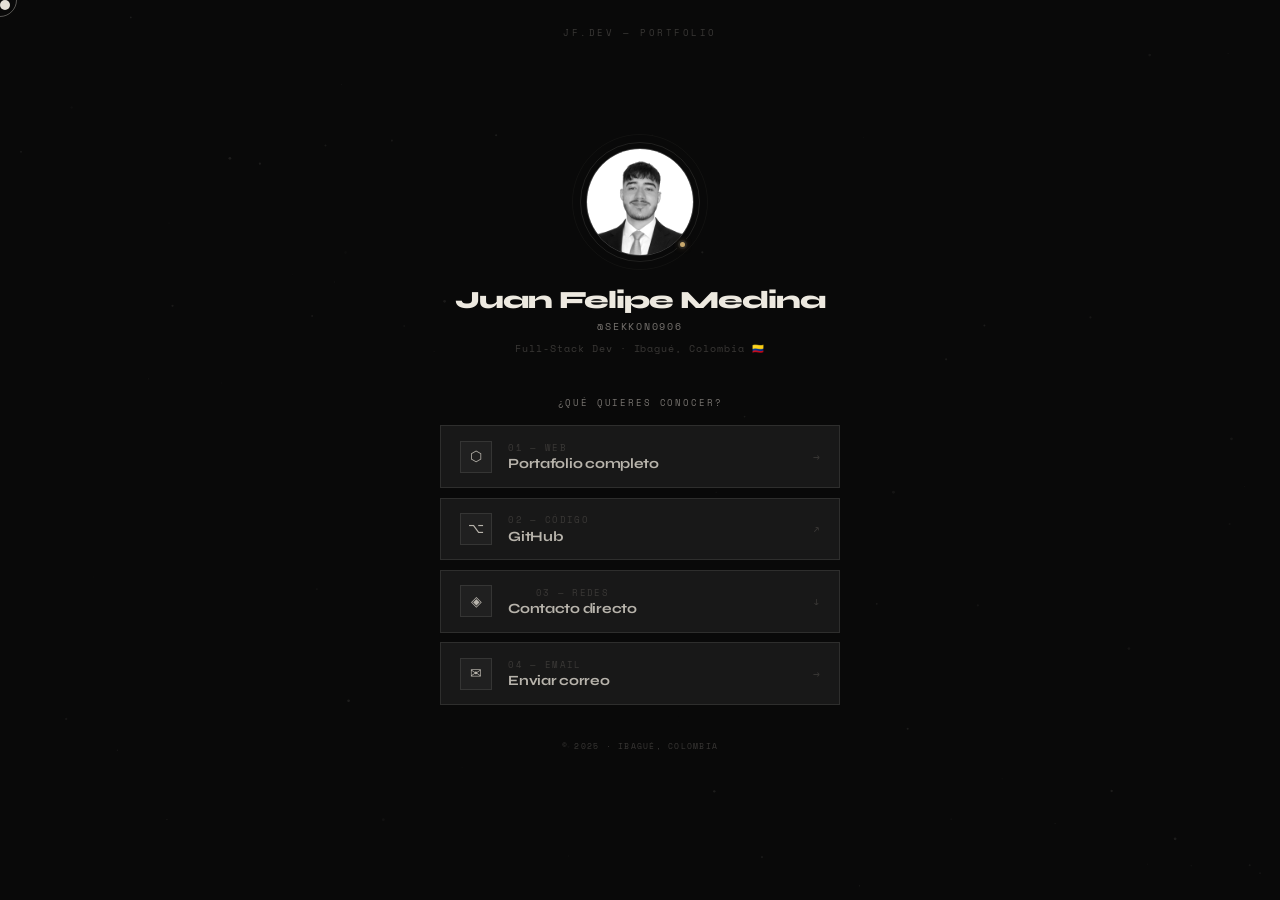
==== index.html @ 95ad7e50 "Corrección de errores y mejoras de consistencia - Corrige número de WhatsApp: 316048061 → wa.me/5731" ====
<!DOCTYPE html>
<html lang="es">
<head>
  <meta charset="UTF-8" />
  <meta name="viewport" content="width=device-width, initial-scale=1.0" />
  <title>Juan Felipe Medina — ¿Qué quieres conocer?</title>
  <link rel="preconnect" href="https://fonts.googleapis.com" />
  <link rel="preconnect" href="https://fonts.gstatic.com" crossorigin />
  <link href="https://fonts.googleapis.com/css2?family=Space+Mono:ital,wght@0,400;0,700;1,400&family=Syne:wght@400;600;700;800&display=swap" rel="stylesheet" />
  <style>
    :root {
      --bg:      #090909;
      --bg2:     #101010;
      --bg3:     #181818;
      --bg4:     #202020;
      --white:   #ede9e0;
      --white2:  #b8b4ac;
      --gray:    #787470;
      --dgray:   #3a3836;
      --border:  rgba(237,233,224,0.10);
      --border2: rgba(237,233,224,0.22);
      --glow:    0 0 36px rgba(237,233,224,0.07);
      --mono:    'Space Mono', monospace;
      --sans:    'Syne', sans-serif;
    }

    *, *::before, *::after { margin: 0; padding: 0; box-sizing: border-box; }
    html, body {
      height: 100%;
      background: var(--bg);
      color: var(--white);
      font-family: var(--sans);
      overflow: hidden;
      cursor: none;
    }

    /* ---- Cursor ---- */
    .cursor {
      width: 10px; height: 10px;
      background: var(--white); border-radius: 50%;
      position: fixed; pointer-events: none; z-index: 9999;
      transition: transform 0.1s;
      mix-blend-mode: difference;
    }
    .cursor-ring {
      width: 34px; height: 34px;
      border: 1px solid rgba(237,233,224,0.35);
      border-radius: 50%;
      position: fixed; pointer-events: none; z-index: 9998;
      transition: all 0.15s ease;
    }

    /* ---- Canvas ---- */
    #canvas {
      position: fixed; inset: 0;
      z-index: 0; opacity: 0.22;
      pointer-events: none;
    }

    /* ---- Layout ---- */
    .page {
      position: relative; z-index: 1;
      min-height: 100vh;
      display: flex;
      flex-direction: column;
      align-items: center;
      justify-content: center;
      padding: 2rem 1.5rem;
    }

    /* ---- Top label ---- */
    .page-label {
      position: fixed;
      top: 1.6rem; left: 50%;
      transform: translateX(-50%);
      font-family: var(--mono);
      font-size: 0.56rem;
      color: var(--dgray);
      letter-spacing: 0.28em;
      text-transform: uppercase;
      z-index: 10;
      opacity: 0;
      animation: fadeIn 0.8s 0.1s forwards;
    }

    /* ---- Card ---- */
    .card {
      width: 100%;
      max-width: 400px;
      display: flex;
      flex-direction: column;
      align-items: center;
    }

    /* Photo */
    .photo-wrap {
      position: relative;
      margin-bottom: 1.8rem;
      opacity: 0;
      animation: fadeUp 0.7s 0.2s forwards;
    }
    .photo-ring-outer {
      position: absolute;
      inset: -14px; border-radius: 50%;
      border: 1px solid rgba(237,233,224,0.04);
      pointer-events: none;
    }
    .photo-ring-inner {
      position: absolute;
      inset: -6px; border-radius: 50%;
      border: 1px solid var(--border);
      pointer-events: none;
    }
    .photo {
      width: 108px; height: 108px;
      object-fit: cover; object-position: top;
      border-radius: 50%;
      display: block;
      filter: grayscale(100%) contrast(1.12);
      border: 1px solid var(--border2);
      transition: filter 0.5s;
    }
    .photo:hover { filter: grayscale(40%) contrast(1.05); }
    .online-dot {
      position: absolute;
      bottom: 5px; right: 5px;
      width: 13px; height: 13px;
      background: var(--bg3);
      border-radius: 50%;
      border: 2px solid var(--bg);
      display: flex; align-items: center; justify-content: center;
    }
    .online-dot::after {
      content: '';
      width: 5px; height: 5px;
      border-radius: 50%;
      background: #c8a96e;
      box-shadow: 0 0 6px rgba(200,169,110,.6);
      animation: pulse 2s infinite;
    }

    /* Identity */
    .name {
      font-size: 1.55rem; font-weight: 800;
      letter-spacing: -0.04em;
      text-align: center;
      margin-bottom: 0.3rem;
      opacity: 0; animation: fadeUp 0.7s 0.32s forwards;
    }
    .handle {
      font-family: var(--mono);
      font-size: 0.6rem; color: var(--gray);
      letter-spacing: 0.18em; text-transform: uppercase;
      text-align: center;
      margin-bottom: 0.45rem;
      opacity: 0; animation: fadeUp 0.7s 0.42s forwards;
    }
    .tagline {
      display: flex; align-items: center; gap: 0.6rem;
      font-family: var(--mono);
      font-size: 0.6rem; color: var(--dgray);
      letter-spacing: 0.1em;
      text-align: center;
      margin-bottom: 2.6rem;
      opacity: 0; animation: fadeUp 0.7s 0.5s forwards;
    }
    .tagline::before, .tagline::after {
      content: ''; flex: 1; height: 1px;
      background: var(--border);
    }

    /* Pregunta */
    .question {
      font-family: var(--mono);
      font-size: 0.58rem; color: var(--gray);
      letter-spacing: 0.2em; text-transform: uppercase;
      text-align: center;
      margin-bottom: 1rem;
      opacity: 0; animation: fadeUp 0.6s 0.56s forwards;
    }

    /* Buttons */
    .buttons {
      width: 100%;
      display: flex;
      flex-direction: column;
      gap: 0.6rem;
    }

    .btn-card {
      width: 100%;
      display: flex; align-items: center; gap: 1rem;
      padding: 0.9rem 1.2rem;
      background: var(--bg3);
      border: 1px solid var(--border);
      color: var(--white2);
      text-decoration: none;
      cursor: none;
      transition: all 0.28s;
      position: relative; overflow: hidden;
      opacity: 0;
    }
    .btn-card:nth-child(1) { animation: fadeUp 0.6s 0.62s forwards; }
    .btn-card:nth-child(2) { animation: fadeUp 0.6s 0.71s forwards; }
    .btn-card:nth-child(3) { animation: fadeUp 0.6s 0.80s forwards; }
    .btn-card:nth-child(4) { animation: fadeUp 0.6s 0.89s forwards; }

    .btn-card::before {
      content: '';
      position: absolute; left: 0; top: 0; bottom: 0;
      width: 2px; background: #c8a96e;
      transform: scaleY(0); transform-origin: bottom;
      transition: transform 0.3s;
    }
    .btn-card:hover::before { transform: scaleY(1); }
    .btn-card:hover {
      border-color: rgba(200,169,110,0.28);
      color: var(--white);
      box-shadow: 0 0 28px rgba(200,169,110,0.10);
      transform: translateX(4px);
    }

    .btn-icon {
      width: 32px; height: 32px;
      background: var(--bg4);
      border: 1px solid var(--border);
      display: flex; align-items: center; justify-content: center;
      font-size: 0.88rem; flex-shrink: 0;
      transition: border-color 0.28s;
    }
    .btn-card:hover .btn-icon { border-color: var(--border2); }

    .btn-text { display: flex; flex-direction: column; gap: 0.08rem; }
    .btn-sub {
      font-family: var(--mono);
      font-size: 0.56rem; color: var(--dgray);
      letter-spacing: 0.15em; text-transform: uppercase;
    }
    .btn-label { font-size: 0.88rem; font-weight: 700; letter-spacing: -0.02em; }

    .btn-arrow {
      margin-left: auto;
      font-family: var(--mono);
      font-size: 0.7rem; color: var(--dgray);
      transition: color 0.28s, transform 0.28s;
    }
    .btn-card:hover .btn-arrow { color: var(--white2); transform: translateX(3px); }

    /* Sig */
    .sig {
      margin-top: 2.2rem;
      font-family: var(--mono);
      font-size: 0.52rem; color: var(--dgray);
      letter-spacing: 0.15em; text-transform: uppercase;
      opacity: 0; animation: fadeIn 1s 1s forwards;
    }

    /* Modal contacto */
    .modal-overlay {
      position: fixed; inset: 0;
      background: rgba(9,9,9,0.9);
      backdrop-filter: blur(14px);
      z-index: 200;
      display: flex;
      align-items: flex-end;
      justify-content: center;
      padding: 0 1rem 1.5rem;
      opacity: 0; pointer-events: none;
      transition: opacity 0.32s;
    }
    .modal-overlay.open { opacity: 1; pointer-events: all; }

    .modal-panel {
      width: 100%; max-width: 400px;
      background: var(--bg2);
      border: 1px solid var(--border2);
      padding: 1.8rem 1.4rem 1.4rem;
      transform: translateY(36px);
      transition: transform 0.36s cubic-bezier(0.4,0,0.2,1);
      clip-path: polygon(0 0,calc(100% - 12px) 0,100% 12px,100% 100%,12px 100%,0 calc(100% - 12px));
    }
    .modal-overlay.open .modal-panel { transform: translateY(0); }

    .modal-header {
      display: flex; align-items: center; justify-content: space-between;
      margin-bottom: 1.3rem;
    }
    .modal-title {
      font-family: var(--mono); font-size: 0.6rem;
      color: var(--gray); letter-spacing: 0.2em; text-transform: uppercase;
    }
    .modal-close {
      background: none; border: 1px solid var(--border);
      color: var(--gray);
      width: 28px; height: 28px;
      display: flex; align-items: center; justify-content: center;
      font-size: 1rem; cursor: none;
      transition: all 0.2s;
    }
    .modal-close:hover { border-color: var(--border2); color: var(--white); }

    .modal-links { display: flex; flex-direction: column; gap: 0.55rem; }

    .modal-link {
      display: flex; align-items: center; gap: 0.85rem;
      padding: 0.7rem 0.95rem;
      background: var(--bg3); border: 1px solid var(--border);
      text-decoration: none; cursor: none;
      transition: all 0.25s;
    }
    .modal-link:hover {
      border-color: rgba(200,169,110,0.28);
      transform: translateX(4px);
      box-shadow: 0 0 24px rgba(200,169,110,0.10);
    }
    .modal-icon {
      width: 28px; height: 28px;
      background: var(--bg4); border: 1px solid var(--border);
      display: flex; align-items: center; justify-content: center;
      font-size: 0.78rem; flex-shrink: 0;
    }
    .modal-info { display: flex; flex-direction: column; gap: 0.06rem; }
    .modal-platform {
      font-family: var(--mono); font-size: 0.52rem;
      color: var(--dgray); letter-spacing: 0.15em; text-transform: uppercase;
    }
    .modal-handle { font-size: 0.82rem; color: var(--white2); }
    .modal-link:hover .modal-handle { color: var(--white); }
    .modal-arrow {
      margin-left: auto;
      font-family: var(--mono); font-size: 0.62rem; color: var(--dgray);
      transition: all 0.25s;
    }
    .modal-link:hover .modal-arrow { color: var(--white2); transform: translateX(3px); }

    /* Animations */
    @keyframes fadeUp {
      from { opacity: 0; transform: translateY(24px); }
      to   { opacity: 1; transform: translateY(0); }
    }
    @keyframes fadeIn {
      from { opacity: 0; } to { opacity: 1; }
    }
    @keyframes pulse {
      0%, 100% { opacity: 1; } 50% { opacity: 0.3; }
    }

    /* Mobile */
    @media (max-width: 480px) {
      .name { font-size: 1.3rem; }
      .page { padding: 4rem 1.2rem 2rem; }
    }
  </style>
</head>
<body>
  <div class="cursor" id="cursor"></div>
  <div class="cursor-ring" id="cursorRing"></div>
  <canvas id="canvas"></canvas>

  <!-- Modal de redes -->
  <div class="modal-overlay" id="modalRedes">
    <div class="modal-panel">
      <div class="modal-header">
        <span class="modal-title">03 — Contacto directo</span>
        <button class="modal-close" id="modalClose">×</button>
      </div>
      <div class="modal-links">
        <a href="https://instagram.com/felipe_medina_9" target="_blank" class="modal-link">
          <div class="modal-icon">◈</div>
          <div class="modal-info">
            <span class="modal-platform">Instagram</span>
            <span class="modal-handle">@felipe_medina_9</span>
          </div>
          <span class="modal-arrow">↗</span>
        </a>
        <a href="https://facebook.com/juanpimedina916539" target="_blank" class="modal-link">
          <div class="modal-icon">ƒ</div>
          <div class="modal-info">
            <span class="modal-platform">Facebook</span>
            <span class="modal-handle">juanpimedina916539</span>
          </div>
          <span class="modal-arrow">↗</span>
        </a>
        
        <a href="https://wa.me/573160480641" target="_blank" class="modal-link">
          <div class="modal-icon">◎</div>
          <div class="modal-info">
            <span class="modal-platform">WhatsApp</span>
            <span class="modal-handle">+57 316 048 0641</span>
          </div>
          <span class="modal-arrow">↗</span>
        </a>
        <a href="https://t.me/juanf0906" target="_blank" class="modal-link">
          <div class="modal-icon">▷</div>
          <div class="modal-info">
            <span class="modal-platform">Telegram</span>
            <span class="modal-handle">@juanf0906</span>
          </div>
          <span class="modal-arrow">↗</span>
        </a>
      </div>
    </div>
  </div>

  <!-- Etiqueta superior -->
  <span class="page-label">JF.dev — Portfolio</span>

  <main class="page">
    <div class="card">

      <!-- Foto -->
      <div class="photo-wrap">
        <div class="photo-ring-outer"></div>
        <div class="photo-ring-inner"></div>
        <img src="assets/fotoCV.jpg" alt="Juan Felipe Medina O." class="photo" />
        <div class="online-dot"></div>
      </div>

      <!-- Identidad -->
      <h1 class="name">Juan Felipe Medina</h1>
      <p class="handle">@Sekkon0906</p>
      <p class="tagline">Full-Stack Dev · Ibagué, Colombia 🇨🇴</p>

      <!-- Pregunta -->
      <p class="question">¿Qué quieres conocer?</p>

      <!-- Botones -->
      <div class="buttons">

        <!-- 01 — Portfolio -->
        <a href="home.html" class="btn-card">
          <div class="btn-icon">⬡</div>
          <div class="btn-text">
            <span class="btn-sub">01 — Web</span>
            <span class="btn-label">Portafolio completo</span>
          </div>
          <span class="btn-arrow">→</span>
        </a>

        <!-- 02 — GitHub -->
        <a href="https://github.com/Sekkon0906" target="_blank" class="btn-card">
          <div class="btn-icon">⌥</div>
          <div class="btn-text">
            <span class="btn-sub">02 — Código</span>
            <span class="btn-label">GitHub</span>
          </div>
          <span class="btn-arrow">↗</span>
        </a>

        <!-- 03 — Redes (abre modal) -->
        <button class="btn-card" id="openModal" style="font-family:inherit; background:var(--bg3);">
          <div class="btn-icon">◈</div>
          <div class="btn-text">
            <span class="btn-sub">03 — Redes</span>
            <span class="btn-label">Contacto directo</span>
          </div>
          <span class="btn-arrow">↓</span>
        </button>

        <!-- 04 — Mail -->
        <a href="mailto:Juan.Medina@estudiantesunibague.edu.co" class="btn-card">
          <div class="btn-icon">✉</div>
          <div class="btn-text">
            <span class="btn-sub">04 — Email</span>
            <span class="btn-label">Enviar correo</span>
          </div>
          <span class="btn-arrow">→</span>
        </a>

      </div>

      <p class="sig">© 2025 · Ibagué, Colombia</p>
    </div>
  </main>

  <script>
    /* Cursor */
    const cursor = document.getElementById('cursor');
    const ring   = document.getElementById('cursorRing');
    let mx=0,my=0,rx=0,ry=0;
    document.addEventListener('mousemove', e => {
      mx=e.clientX; my=e.clientY;
      cursor.style.left=(mx-5)+'px'; cursor.style.top=(my-5)+'px';
    });
    (function rl(){ rx+=(mx-rx-17)*.14; ry+=(my-ry-17)*.14;
      ring.style.left=rx+'px'; ring.style.top=ry+'px';
      requestAnimationFrame(rl); })();
    document.querySelectorAll('a,button').forEach(el=>{
      el.addEventListener('mouseenter',()=>{ cursor.style.transform='scale(2.4)'; ring.style.transform='scale(1.5)'; ring.style.borderColor='rgba(237,233,224,.6)'; });
      el.addEventListener('mouseleave',()=>{ cursor.style.transform='scale(1)'; ring.style.transform='scale(1)'; ring.style.borderColor='rgba(237,233,224,.35)'; });
    });

    /* Canvas partículas */
    const cv=document.getElementById('canvas');
    const ctx=cv.getContext('2d');
    let W,H,dots=[];
    function resize(){ W=cv.width=window.innerWidth; H=cv.height=window.innerHeight; }
    resize(); window.addEventListener('resize',resize);
    class Dot{ constructor(){ this.init(); }
      init(){ this.x=Math.random()*W; this.y=Math.random()*H;
        this.vx=(Math.random()-.5)*.3; this.vy=(Math.random()-.5)*.3;
        this.r=Math.random()*1.1+.4; this.a=Math.random()*.45+.1; }
      update(){ this.x+=this.vx; this.y+=this.vy;
        if(this.x<0||this.x>W||this.y<0||this.y>H) this.init(); }
      draw(){ ctx.beginPath(); ctx.arc(this.x,this.y,this.r,0,Math.PI*2);
        ctx.fillStyle=`rgba(190,186,178,${this.a})`; ctx.fill(); }
    }
    for(let i=0;i<70;i++) dots.push(new Dot());
    (function loop(){ ctx.clearRect(0,0,W,H);
      for(let i=0;i<dots.length;i++){ dots[i].update(); dots[i].draw();
        for(let j=i+1;j<dots.length;j++){
          const dx=dots[i].x-dots[j].x, dy=dots[i].y-dots[j].y, d=Math.hypot(dx,dy);
          if(d<100){ ctx.beginPath(); ctx.strokeStyle=`rgba(190,186,178,${.05*(1-d/100)})`;
            ctx.lineWidth=.5; ctx.moveTo(dots[i].x,dots[i].y); ctx.lineTo(dots[j].x,dots[j].y); ctx.stroke(); }
        }
      } requestAnimationFrame(loop); })();

    /* Modal */
    const modal   = document.getElementById('modalRedes');
    const openBtn = document.getElementById('openModal');
    const closeBtn= document.getElementById('modalClose');
    openBtn.addEventListener('click', () => modal.classList.add('open'));
    closeBtn.addEventListener('click', () => modal.classList.remove('open'));
    modal.addEventListener('click', e => { if(e.target===modal) modal.classList.remove('open'); });
    document.addEventListener('keydown', e => { if(e.key==='Escape') modal.classList.remove('open'); });
  </script>
</body>
</html>
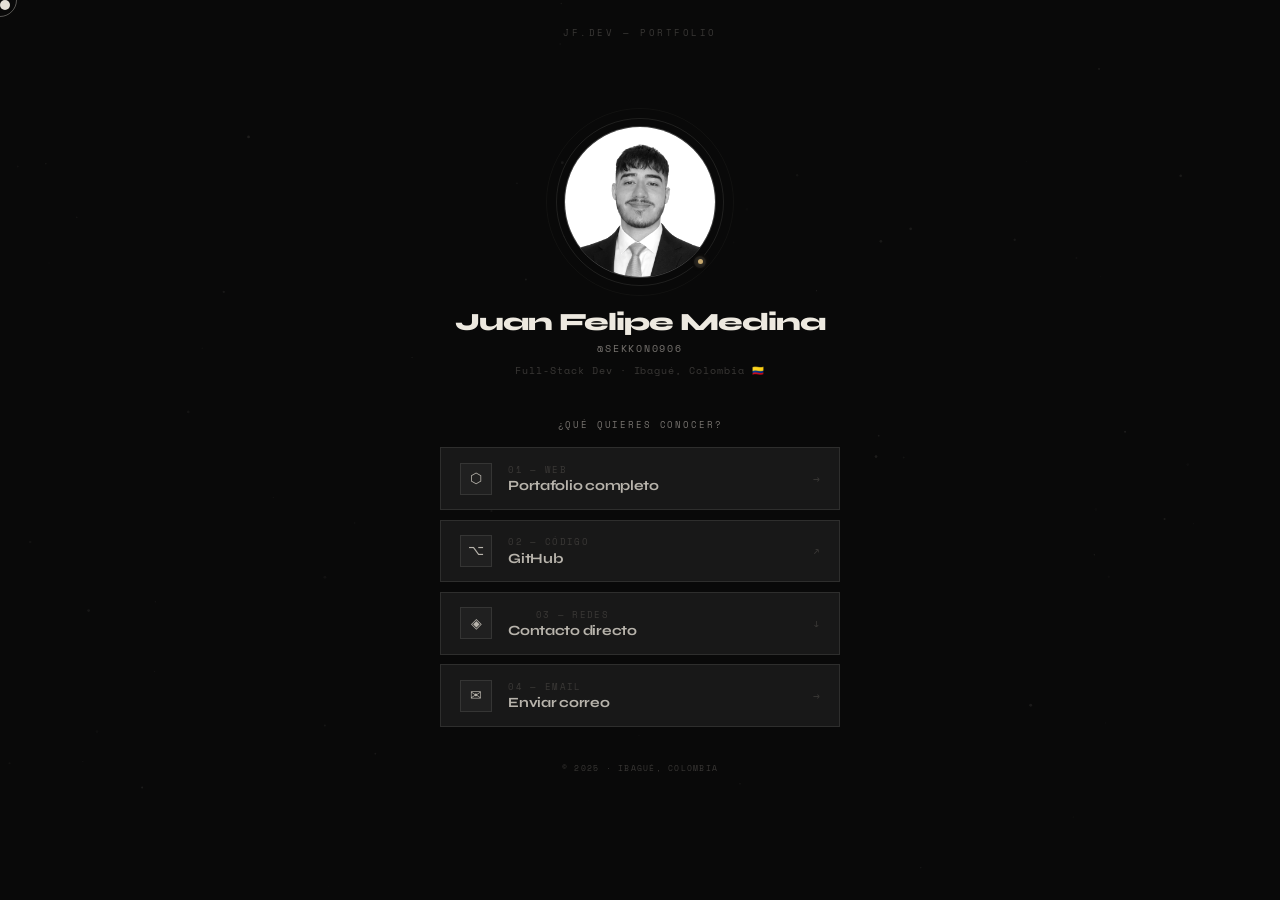
==== commit 8ffa7fe4: "Agrega GESTEK + preview screenshots + foto más grande en landing - index.html: foto de landing 108px" ====
--- a/index.html
+++ b/index.html
@@ -92,7 +92,6 @@
       align-items: center;
     }
 
-    /* Photo */
     .photo-wrap {
       position: relative;
       margin-bottom: 1.8rem;
@@ -101,18 +100,18 @@
     }
     .photo-ring-outer {
       position: absolute;
-      inset: -14px; border-radius: 50%;
+      inset: -18px; border-radius: 50%;
       border: 1px solid rgba(237,233,224,0.04);
       pointer-events: none;
     }
     .photo-ring-inner {
       position: absolute;
-      inset: -6px; border-radius: 50%;
+      inset: -8px; border-radius: 50%;
       border: 1px solid var(--border);
       pointer-events: none;
     }
     .photo {
-      width: 108px; height: 108px;
+      width: 152px; height: 152px;
       object-fit: cover; object-position: top;
       border-radius: 50%;
       display: block;
@@ -123,8 +122,8 @@
     .photo:hover { filter: grayscale(40%) contrast(1.05); }
     .online-dot {
       position: absolute;
-      bottom: 5px; right: 5px;
-      width: 13px; height: 13px;
+      bottom: 8px; right: 8px;
+      width: 16px; height: 16px;
       background: var(--bg3);
       border-radius: 50%;
       border: 2px solid var(--bg);
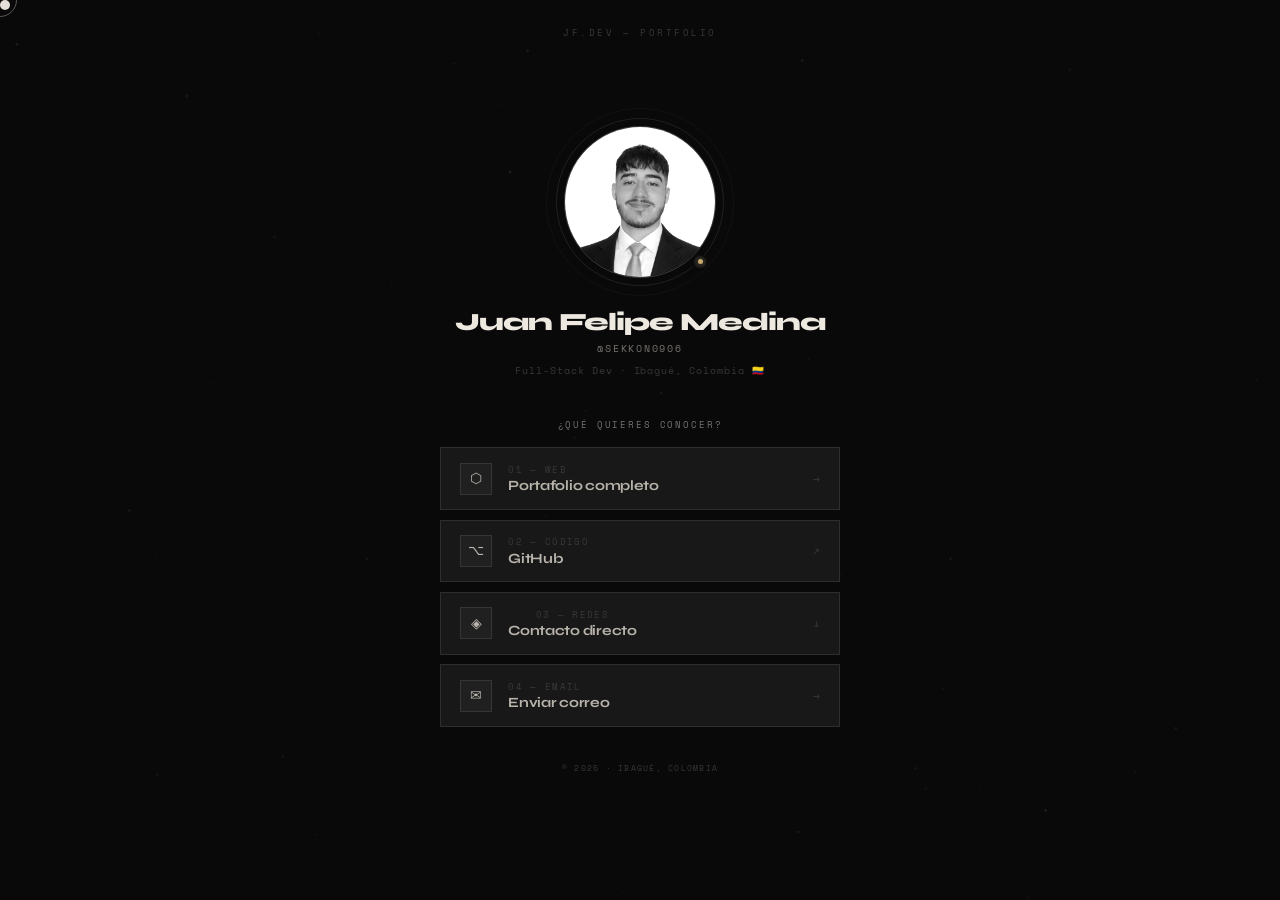
==== commit 2558f6e4: "Add portfolio URL, React tags, project durations, and bilingual CV update - Added portafoliojmo.verc" ====
--- a/index.html
+++ b/index.html
@@ -427,7 +427,7 @@
       <div class="buttons">
 
         <!-- 01 — Portfolio -->
-        <a href="home.html" class="btn-card">
+        <a href="https://portafoliojmo.vercel.app/" target="_blank" class="btn-card">
           <div class="btn-icon">⬡</div>
           <div class="btn-text">
             <span class="btn-sub">01 — Web</span>
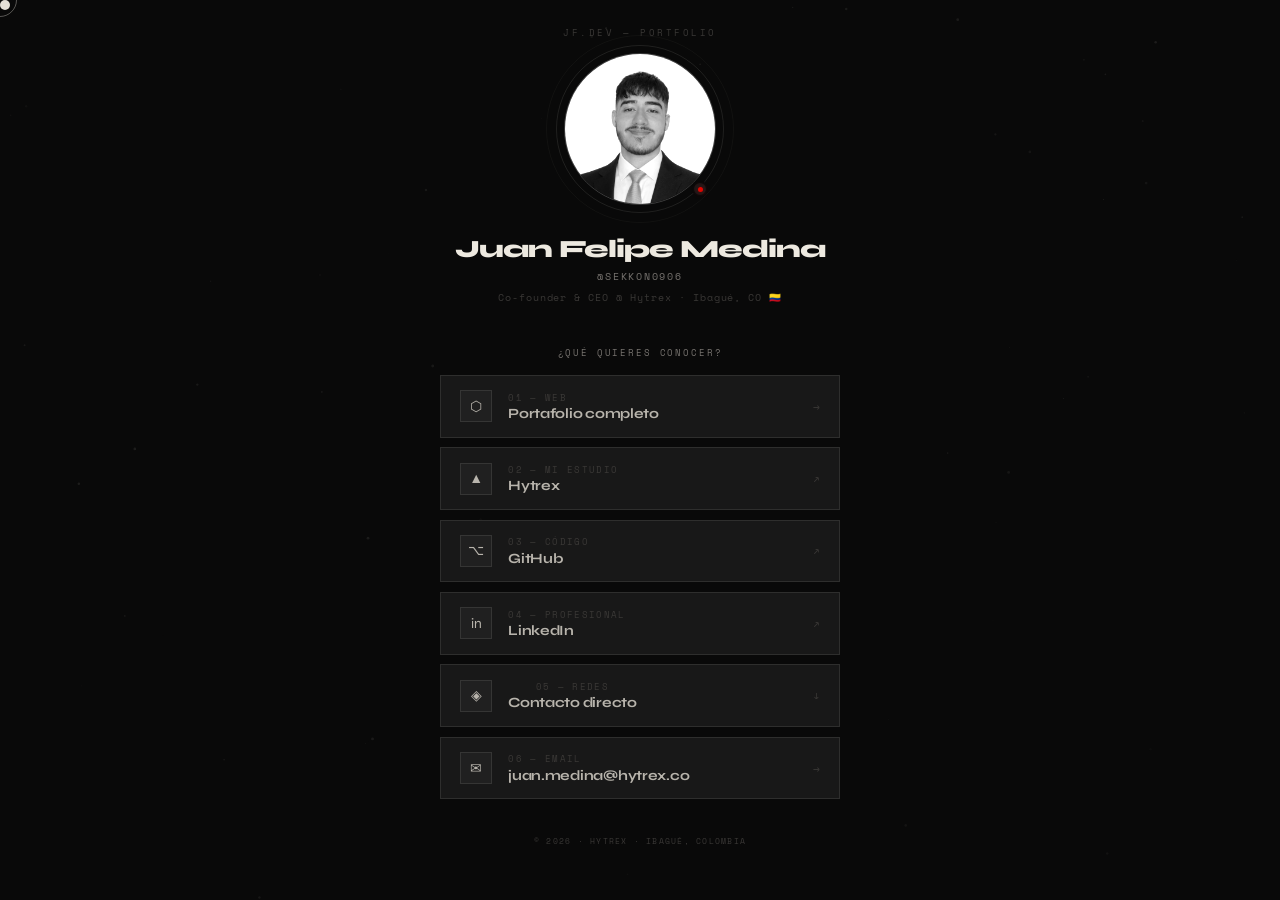
==== commit b8da0934: "Actualiza el portafolio completo con Hytrex y los deploys en producción El portafolio estaba congela" ====
--- a/index.html
+++ b/index.html
@@ -3,7 +3,9 @@
 <head>
   <meta charset="UTF-8" />
   <meta name="viewport" content="width=device-width, initial-scale=1.0" />
+  <link rel="icon" href="data:image/svg+xml,%3Csvg xmlns='http://www.w3.org/2000/svg' viewBox='0 0 32 32'%3E%3Crect width='32' height='32' fill='%23090909'/%3E%3Cpath d='M6 7h5v13a5 5 0 0 1-5 5v-4a1 1 0 0 0 1-1z' fill='%23ede9e0'/%3E%3Crect x='14' y='7' width='12' height='4' fill='%23E10600'/%3E%3Crect x='14' y='14' width='9' height='4' fill='%23E10600'/%3E%3C/svg%3E" />
   <title>Juan Felipe Medina — ¿Qué quieres conocer?</title>
+  <meta name="description" content="Juan Felipe Medina — desarrollador full-stack y cofundador de Hytrex. Portafolio, proyectos en producción y contacto." />
   <link rel="preconnect" href="https://fonts.googleapis.com" />
   <link rel="preconnect" href="https://fonts.gstatic.com" crossorigin />
   <link href="https://fonts.googleapis.com/css2?family=Space+Mono:ital,wght@0,400;0,700;1,400&family=Syne:wght@400;600;700;800&display=swap" rel="stylesheet" />
@@ -26,13 +28,29 @@
 
     *, *::before, *::after { margin: 0; padding: 0; box-sizing: border-box; }
     html, body {
-      height: 100%;
+      min-height: 100%;
       background: var(--bg);
       color: var(--white);
       font-family: var(--sans);
-      overflow: hidden;
+      overflow-x: hidden;
+      overflow-y: auto;
       cursor: none;
     }
+
+    /* Cursor personalizado sólo con puntero real */
+    @media (hover: none), (pointer: coarse) {
+      html, body, a, button { cursor: auto !important; }
+      .cursor, .cursor-ring { display: none !important; }
+    }
+    @media (prefers-reduced-motion: reduce) {
+      *, *::before, *::after {
+        animation-duration: .01ms !important;
+        animation-iteration-count: 1 !important;
+        transition-duration: .01ms !important;
+      }
+      .btn-card, .photo-wrap, .name, .handle, .tagline, .question, .sig, .page-label { opacity: 1 !important; }
+    }
+    a:focus-visible, button:focus-visible { outline: 2px solid #ff3b32; outline-offset: 3px; }
 
     /* ---- Cursor ---- */
     .cursor {
@@ -133,8 +151,8 @@
       content: '';
       width: 5px; height: 5px;
       border-radius: 50%;
-      background: #c8a96e;
-      box-shadow: 0 0 6px rgba(200,169,110,.6);
+      background: #E10600;
+      box-shadow: 0 0 6px rgba(225,6,0,.6);
       animation: pulse 2s infinite;
     }
 
@@ -203,19 +221,21 @@
     .btn-card:nth-child(2) { animation: fadeUp 0.6s 0.71s forwards; }
     .btn-card:nth-child(3) { animation: fadeUp 0.6s 0.80s forwards; }
     .btn-card:nth-child(4) { animation: fadeUp 0.6s 0.89s forwards; }
+    .btn-card:nth-child(5) { animation: fadeUp 0.6s 0.98s forwards; }
+    .btn-card:nth-child(6) { animation: fadeUp 0.6s 1.07s forwards; }
 
     .btn-card::before {
       content: '';
       position: absolute; left: 0; top: 0; bottom: 0;
-      width: 2px; background: #c8a96e;
+      width: 2px; background: #E10600;
       transform: scaleY(0); transform-origin: bottom;
       transition: transform 0.3s;
     }
     .btn-card:hover::before { transform: scaleY(1); }
     .btn-card:hover {
-      border-color: rgba(200,169,110,0.28);
+      border-color: rgba(225,6,0,0.28);
       color: var(--white);
-      box-shadow: 0 0 28px rgba(200,169,110,0.10);
+      box-shadow: 0 0 28px rgba(225,6,0,0.10);
       transform: translateX(4px);
     }
 
@@ -308,9 +328,9 @@
       transition: all 0.25s;
     }
     .modal-link:hover {
-      border-color: rgba(200,169,110,0.28);
+      border-color: rgba(225,6,0,0.28);
       transform: translateX(4px);
-      box-shadow: 0 0 24px rgba(200,169,110,0.10);
+      box-shadow: 0 0 24px rgba(225,6,0,0.10);
     }
     .modal-icon {
       width: 28px; height: 28px;
@@ -360,10 +380,26 @@
   <div class="modal-overlay" id="modalRedes">
     <div class="modal-panel">
       <div class="modal-header">
-        <span class="modal-title">03 — Contacto directo</span>
+        <span class="modal-title">05 — Contacto directo</span>
         <button class="modal-close" id="modalClose">×</button>
       </div>
       <div class="modal-links">
+        <a href="https://wa.me/573160480641" target="_blank" rel="noopener" class="modal-link">
+          <div class="modal-icon">◎</div>
+          <div class="modal-info">
+            <span class="modal-platform">WhatsApp</span>
+            <span class="modal-handle">+57 316 048 0641</span>
+          </div>
+          <span class="modal-arrow">↗</span>
+        </a>
+        <a href="https://www.linkedin.com/in/juan-medina-40b3ba269" target="_blank" rel="noopener" class="modal-link">
+          <div class="modal-icon">in</div>
+          <div class="modal-info">
+            <span class="modal-platform">LinkedIn</span>
+            <span class="modal-handle">in/juan-medina-40b3ba269</span>
+          </div>
+          <span class="modal-arrow">↗</span>
+        </a>
         <a href="https://instagram.com/felipe_medina_9" target="_blank" class="modal-link">
           <div class="modal-icon">◈</div>
           <div class="modal-info">
@@ -377,15 +413,6 @@
           <div class="modal-info">
             <span class="modal-platform">Facebook</span>
             <span class="modal-handle">juanpimedina916539</span>
-          </div>
-          <span class="modal-arrow">↗</span>
-        </a>
-        
-        <a href="https://wa.me/573160480641" target="_blank" class="modal-link">
-          <div class="modal-icon">◎</div>
-          <div class="modal-info">
-            <span class="modal-platform">WhatsApp</span>
-            <span class="modal-handle">+57 316 048 0641</span>
           </div>
           <span class="modal-arrow">↗</span>
         </a>
@@ -418,7 +445,7 @@
       <!-- Identidad -->
       <h1 class="name">Juan Felipe Medina</h1>
       <p class="handle">@Sekkon0906</p>
-      <p class="tagline">Full-Stack Dev · Ibagué, Colombia 🇨🇴</p>
+      <p class="tagline">Co-founder &amp; CEO @ Hytrex · Ibagué, CO 🇨🇴</p>
 
       <!-- Pregunta -->
       <p class="question">¿Qué quieres conocer?</p>
@@ -427,7 +454,7 @@
       <div class="buttons">
 
         <!-- 01 — Portfolio -->
-        <a href="https://portafoliojmo.vercel.app/" target="_blank" class="btn-card">
+        <a href="home.html" class="btn-card">
           <div class="btn-icon">⬡</div>
           <div class="btn-text">
             <span class="btn-sub">01 — Web</span>
@@ -436,39 +463,59 @@
           <span class="btn-arrow">→</span>
         </a>
 
-        <!-- 02 — GitHub -->
-        <a href="https://github.com/Sekkon0906" target="_blank" class="btn-card">
+        <!-- 02 — Hytrex -->
+        <a href="https://hytrex-landing.vercel.app/" target="_blank" rel="noopener" class="btn-card">
+          <div class="btn-icon">▲</div>
+          <div class="btn-text">
+            <span class="btn-sub">02 — Mi estudio</span>
+            <span class="btn-label">Hytrex</span>
+          </div>
+          <span class="btn-arrow">↗</span>
+        </a>
+
+        <!-- 03 — GitHub -->
+        <a href="https://github.com/Sekkon0906" target="_blank" rel="noopener" class="btn-card">
           <div class="btn-icon">⌥</div>
           <div class="btn-text">
-            <span class="btn-sub">02 — Código</span>
+            <span class="btn-sub">03 — Código</span>
             <span class="btn-label">GitHub</span>
           </div>
           <span class="btn-arrow">↗</span>
         </a>
 
-        <!-- 03 — Redes (abre modal) -->
+        <!-- 04 — LinkedIn -->
+        <a href="https://www.linkedin.com/in/juan-medina-40b3ba269" target="_blank" rel="noopener" class="btn-card">
+          <div class="btn-icon">in</div>
+          <div class="btn-text">
+            <span class="btn-sub">04 — Profesional</span>
+            <span class="btn-label">LinkedIn</span>
+          </div>
+          <span class="btn-arrow">↗</span>
+        </a>
+
+        <!-- 05 — Redes (abre modal) -->
         <button class="btn-card" id="openModal" style="font-family:inherit; background:var(--bg3);">
           <div class="btn-icon">◈</div>
           <div class="btn-text">
-            <span class="btn-sub">03 — Redes</span>
+            <span class="btn-sub">05 — Redes</span>
             <span class="btn-label">Contacto directo</span>
           </div>
           <span class="btn-arrow">↓</span>
         </button>
 
-        <!-- 04 — Mail -->
-        <a href="mailto:Juan.Medina@estudiantesunibague.edu.co" class="btn-card">
+        <!-- 06 — Mail -->
+        <a href="mailto:juan.medina@hytrex.co" class="btn-card">
           <div class="btn-icon">✉</div>
           <div class="btn-text">
-            <span class="btn-sub">04 — Email</span>
-            <span class="btn-label">Enviar correo</span>
+            <span class="btn-sub">06 — Email</span>
+            <span class="btn-label">juan.medina@hytrex.co</span>
           </div>
           <span class="btn-arrow">→</span>
         </a>
 
       </div>
 
-      <p class="sig">© 2025 · Ibagué, Colombia</p>
+      <p class="sig">© 2026 · Hytrex · Ibagué, Colombia</p>
     </div>
   </main>
 
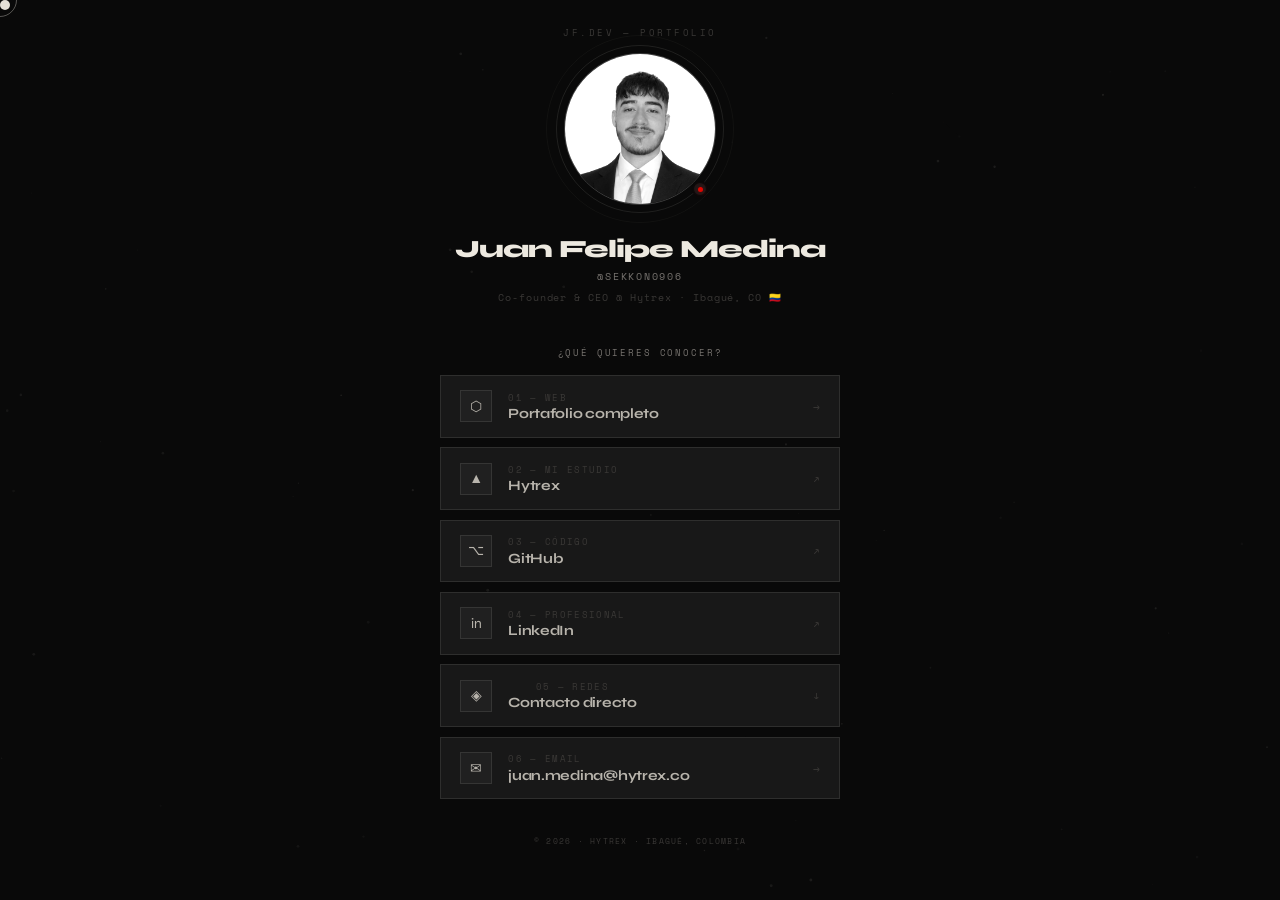
==== commit f877c82a: "Agrega robots.txt y sitemap.xml, y previews servidas desde el repo SEO - robots.txt abierto a todos " ====
--- a/index.html
+++ b/index.html
@@ -3,6 +3,14 @@
 <head>
   <meta charset="UTF-8" />
   <meta name="viewport" content="width=device-width, initial-scale=1.0" />
+  <meta name="author" content="Juan Felipe Medina Ospina" />
+  <meta property="og:type" content="website" />
+  <meta property="og:title" content="Juan Felipe Medina — Full-Stack Developer &amp; Co-founder de Hytrex" />
+  <meta property="og:description" content="Juan Felipe Medina — desarrollador full-stack y cofundador de Hytrex. Portafolio, proyectos en producción y contacto." />
+  <meta property="og:url" content="https://portafoliojmo.vercel.app/" />
+  <meta property="og:image" content="https://portafoliojmo.vercel.app/assets/fotoCV.jpg" />
+  <meta name="twitter:card" content="summary_large_image" />
+  <link rel="canonical" href="https://portafoliojmo.vercel.app/" />
   <link rel="icon" href="data:image/svg+xml,%3Csvg xmlns='http://www.w3.org/2000/svg' viewBox='0 0 32 32'%3E%3Crect width='32' height='32' fill='%23090909'/%3E%3Cpath d='M6 7h5v13a5 5 0 0 1-5 5v-4a1 1 0 0 0 1-1z' fill='%23ede9e0'/%3E%3Crect x='14' y='7' width='12' height='4' fill='%23E10600'/%3E%3Crect x='14' y='14' width='9' height='4' fill='%23E10600'/%3E%3C/svg%3E" />
   <title>Juan Felipe Medina — ¿Qué quieres conocer?</title>
   <meta name="description" content="Juan Felipe Medina — desarrollador full-stack y cofundador de Hytrex. Portafolio, proyectos en producción y contacto." />
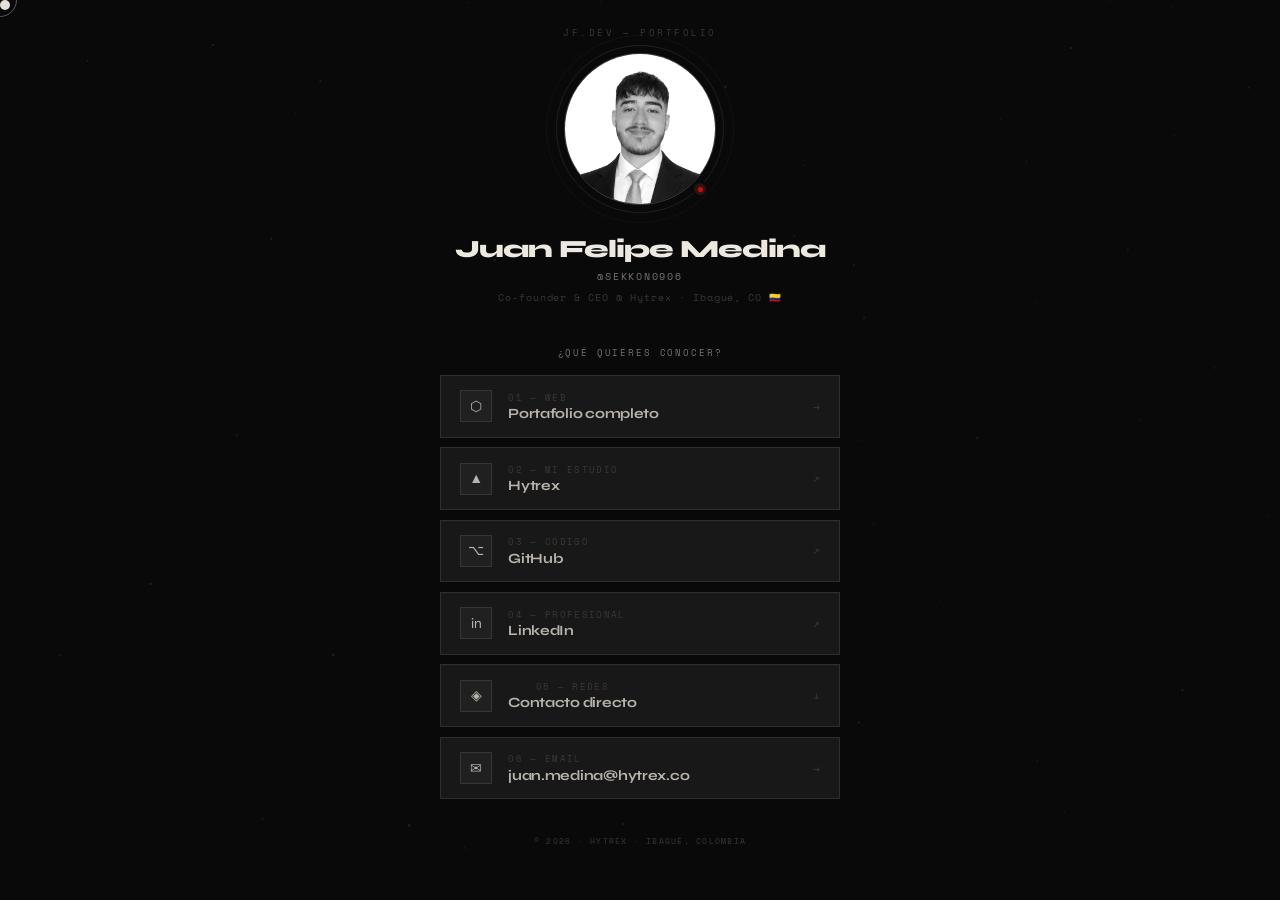
==== commit 26413877: "Actualiza el portafolio: experiencia certificada, FESTECH y arquitectura actual - Quita las mencione" ====
--- a/index.html
+++ b/index.html
@@ -3,7 +3,7 @@
 <head>
   <meta charset="UTF-8" />
   <meta name="viewport" content="width=device-width, initial-scale=1.0" />
-  <meta name="author" content="Juan Felipe Medina Ospina" />
+  <meta name="author" content="Juan Felipe Medina Orjuela" />
   <meta property="og:type" content="website" />
   <meta property="og:title" content="Juan Felipe Medina — Full-Stack Developer &amp; Co-founder de Hytrex" />
   <meta property="og:description" content="Juan Felipe Medina — desarrollador full-stack y cofundador de Hytrex. Portafolio, proyectos en producción y contacto." />
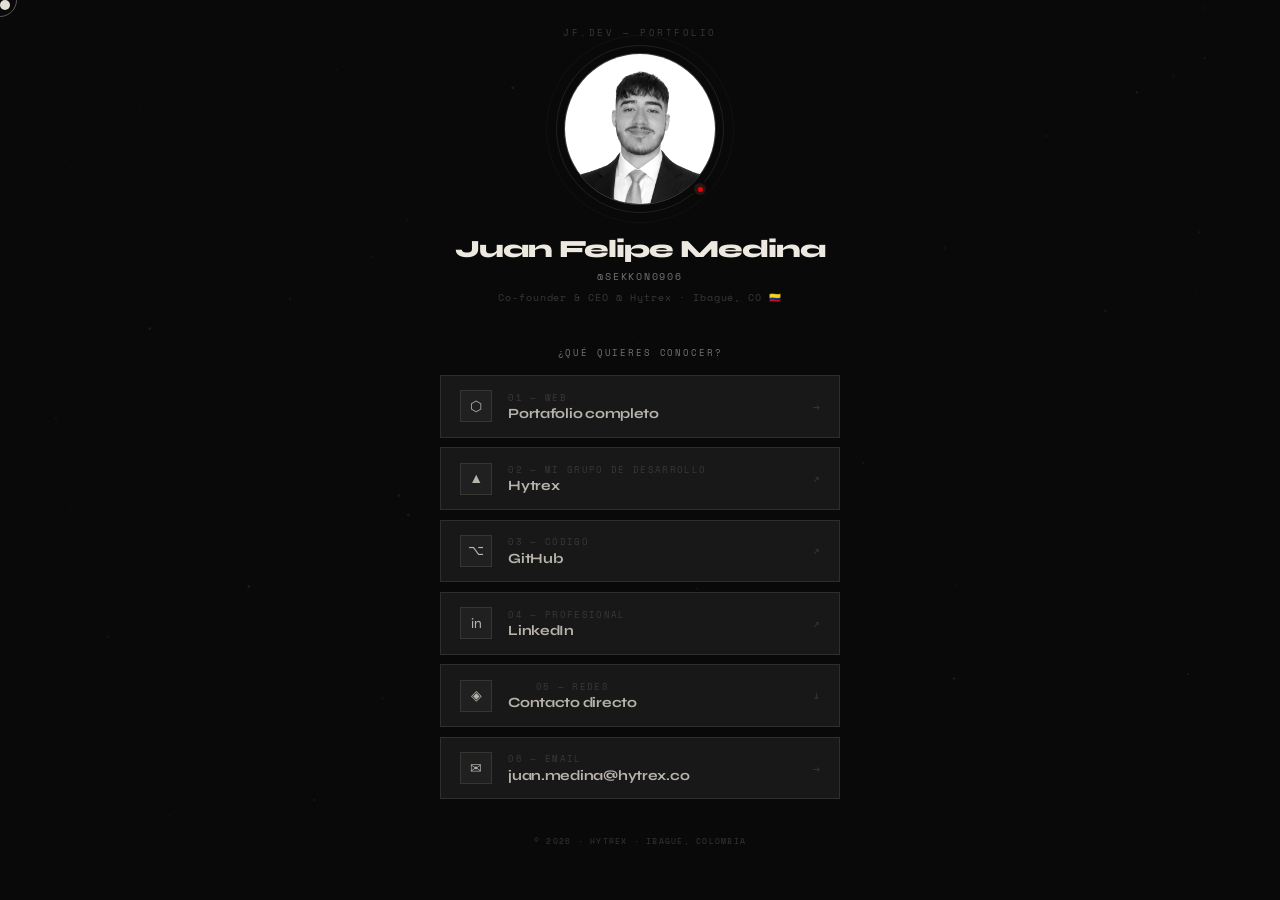
==== commit 6d5373c1: "Hytrex como grupo de desarrollo de software" ====
--- a/index.html
+++ b/index.html
@@ -475,7 +475,7 @@
         <a href="https://hytrex-landing.vercel.app/" target="_blank" rel="noopener" class="btn-card">
           <div class="btn-icon">▲</div>
           <div class="btn-text">
-            <span class="btn-sub">02 — Mi estudio</span>
+            <span class="btn-sub">02 — Mi grupo de desarrollo</span>
             <span class="btn-label">Hytrex</span>
           </div>
           <span class="btn-arrow">↗</span>
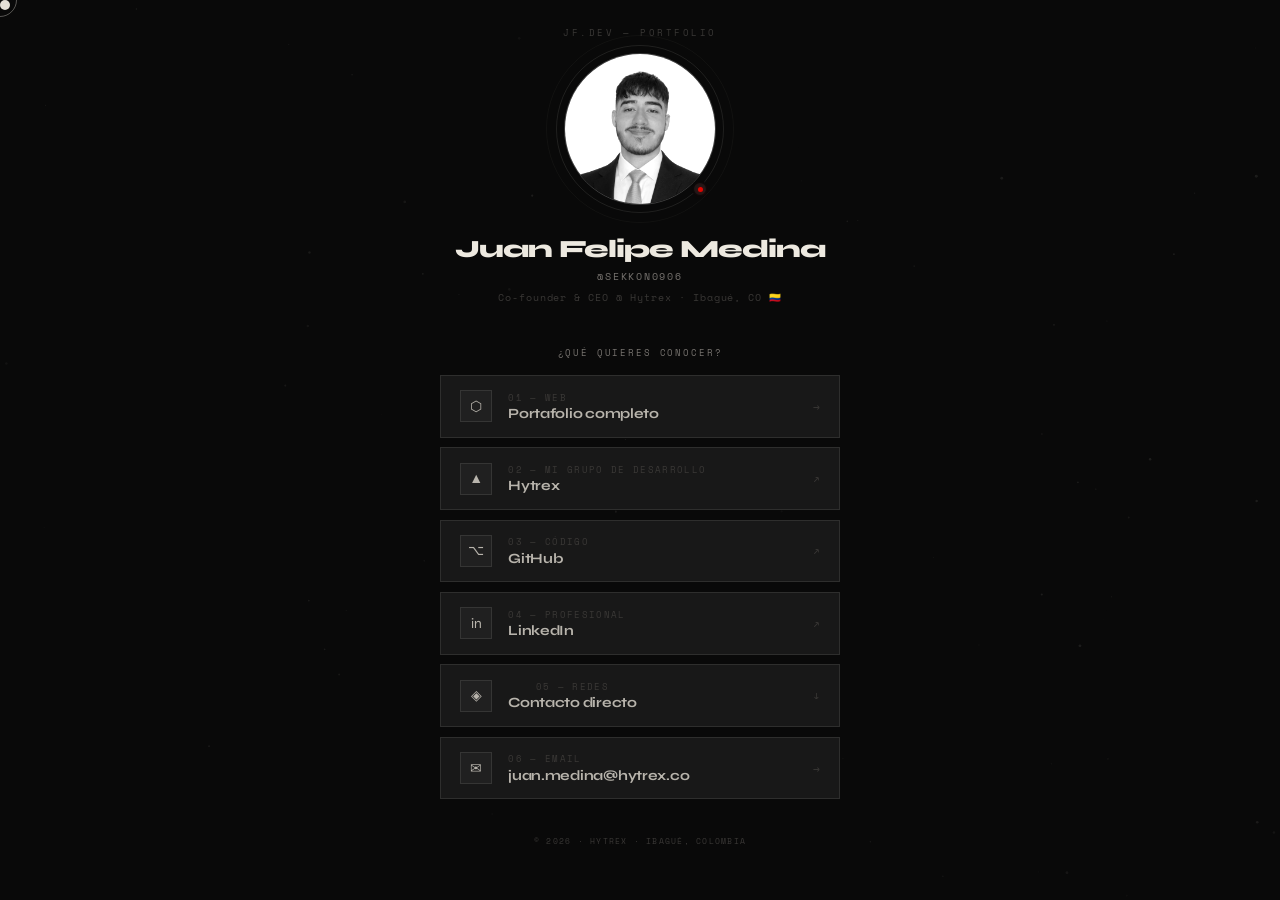
==== commit e73e6552: "CV reformado en español e inglés, con IA aplicada, certificaciones por nombre y nueva URL de LinkedI" ====
--- a/index.html
+++ b/index.html
@@ -400,7 +400,7 @@
           </div>
           <span class="modal-arrow">↗</span>
         </a>
-        <a href="https://www.linkedin.com/in/juan-medina-40b3ba269" target="_blank" rel="noopener" class="modal-link">
+        <a href="https://www.linkedin.com/in/juan-felipe-medina-orjuela-40b3ba269" target="_blank" rel="noopener" class="modal-link">
           <div class="modal-icon">in</div>
           <div class="modal-info">
             <span class="modal-platform">LinkedIn</span>
@@ -492,7 +492,7 @@
         </a>
 
         <!-- 04 — LinkedIn -->
-        <a href="https://www.linkedin.com/in/juan-medina-40b3ba269" target="_blank" rel="noopener" class="btn-card">
+        <a href="https://www.linkedin.com/in/juan-felipe-medina-orjuela-40b3ba269" target="_blank" rel="noopener" class="btn-card">
           <div class="btn-icon">in</div>
           <div class="btn-text">
             <span class="btn-sub">04 — Profesional</span>
